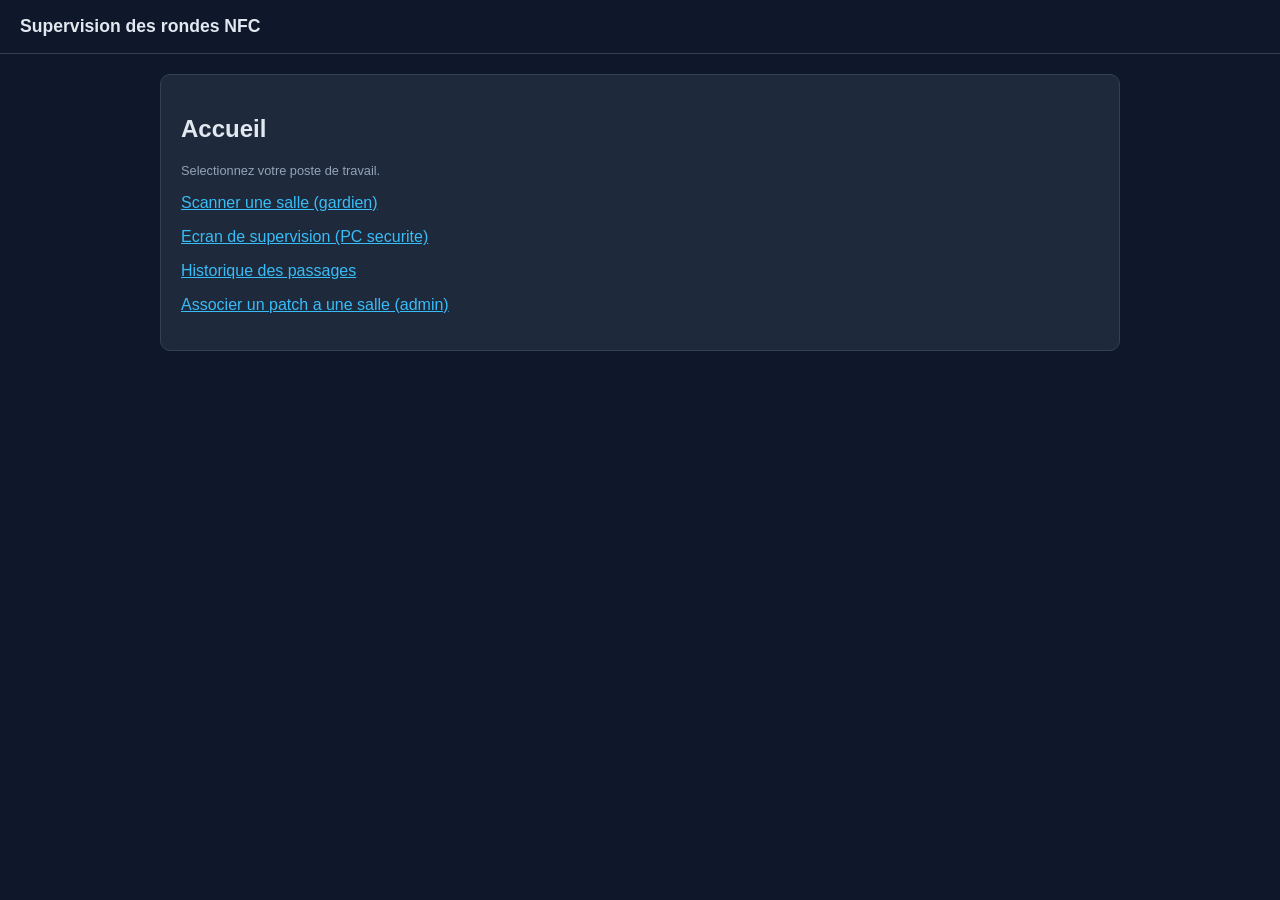
==== src/main/resources/static/index.html @ 27db5946 "salut intiti" ====
<!DOCTYPE html>
<html lang="fr">
<head>
    <meta charset="UTF-8">
    <meta name="viewport" content="width=device-width, initial-scale=1">
    <title>Supervision des rondes NFC</title>
    <link rel="stylesheet" href="style.css">
</head>
<body>
<header><h1>Supervision des rondes NFC</h1></header>
<main>
    <div class="card">
        <h2>Accueil</h2>
        <p class="pill">Selectionnez votre poste de travail.</p>
        <p><a href="scan.html">Scanner une salle (gardien)</a></p>
        <p><a href="dashboard.html">Ecran de supervision (PC securite)</a></p>
        <p><a href="history.html">Historique des passages</a></p>
        <p><a href="enroll.html">Associer un patch a une salle (admin)</a></p>
    </div>
</main>
</body>
</html>
---- src/main/resources/static/style.css ----
:root {
    --bg: #0f172a;
    --panel: #1e293b;
    --text: #e2e8f0;
    --muted: #94a3b8;
    --accent: #38bdf8;
    --vert: #22c55e;
    --orange: #f59e0b;
    --rouge: #ef4444;
    --border: #334155;
}

* { box-sizing: border-box; }

body {
    margin: 0;
    font-family: "Segoe UI", Arial, sans-serif;
    background: var(--bg);
    color: var(--text);
    min-height: 100vh;
}

header {
    padding: 16px 20px;
    border-bottom: 1px solid var(--border);
    display: flex;
    justify-content: space-between;
    align-items: center;
}

header h1 { font-size: 1.1rem; margin: 0; }

main {
    padding: 20px;
    max-width: 1000px;
    margin: 0 auto;
}

.card {
    background: var(--panel);
    border: 1px solid var(--border);
    border-radius: 10px;
    padding: 20px;
    margin-bottom: 16px;
}

button, input, select {
    font-size: 1rem;
    padding: 10px 14px;
    border-radius: 8px;
    border: 1px solid var(--border);
    background: #0b1220;
    color: var(--text);
}

button {
    background: var(--accent);
    color: #0b1220;
    font-weight: 600;
    cursor: pointer;
    border: none;
}

button.secondary { background: var(--panel); color: var(--text); border: 1px solid var(--border); }
button:disabled { opacity: 0.5; cursor: not-allowed; }

label { display: block; margin: 10px 0 4px; color: var(--muted); font-size: 0.9rem; }

a { color: var(--accent); }

table { width: 100%; border-collapse: collapse; }
th, td { text-align: left; padding: 10px; border-bottom: 1px solid var(--border); }
th { color: var(--muted); font-weight: 500; font-size: 0.85rem; text-transform: uppercase; }

.badge { display: inline-block; padding: 4px 10px; border-radius: 999px; font-weight: 700; font-size: 0.8rem; color: #0b1220; }
.badge.VERT { background: var(--vert); }
.badge.ORANGE { background: var(--orange); }
.badge.ROUGE { background: var(--rouge); color: white; }

.row-VERT { box-shadow: inset 4px 0 0 var(--vert); }
.row-ORANGE { box-shadow: inset 4px 0 0 var(--orange); }
.row-ROUGE { box-shadow: inset 4px 0 0 var(--rouge); }

.status-line { margin-top: 10px; min-height: 1.4em; }
.status-line.ok { color: var(--vert); }
.status-line.err { color: var(--rouge); }

.big-btn {
    width: 100%;
    padding: 24px;
    font-size: 1.3rem;
    margin-top: 20px;
}

.pill { font-size: 0.8rem; color: var(--muted); }
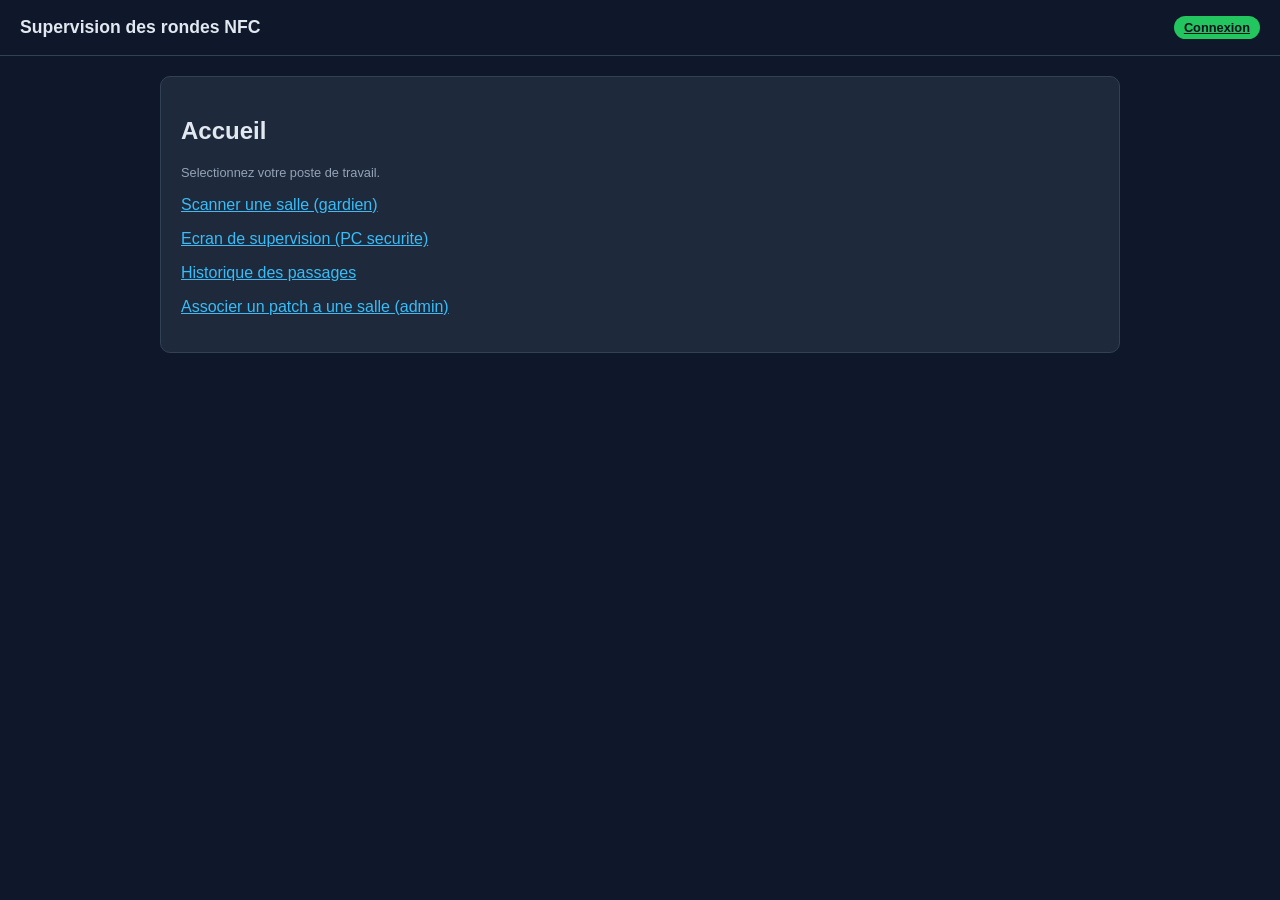
==== commit f2a56247: "Ajout du bouton de deconnexion" ====
--- a/src/main/resources/static/index.html
+++ b/src/main/resources/static/index.html
@@ -7,7 +7,7 @@
     <link rel="stylesheet" href="style.css">
 </head>
 <body>
-<header><h1>Supervision des rondes NFC</h1></header>
+<header id="header"></header>
 <main>
     <div class="card">
         <h2>Accueil</h2>
@@ -18,5 +18,16 @@
         <p><a href="enroll.html">Associer un patch a une salle (admin)</a></p>
     </div>
 </main>
+<script src="app-common.js"></script>
+<script>
+    // Sur l'index, on n'oblige pas la connexion (requireAuth),
+    // mais on affiche l'entête si l'utilisateur est déjà là.
+    const session = getSession();
+    if (session.token) {
+        renderHeader("header", "Supervision des rondes NFC");
+    } else {
+        document.getElementById("header").innerHTML = "<h1>Supervision des rondes NFC</h1><div><a href='login.html' class='badge VERT'>Connexion</a></div>";
+    }
+</script>
 </body>
 </html>
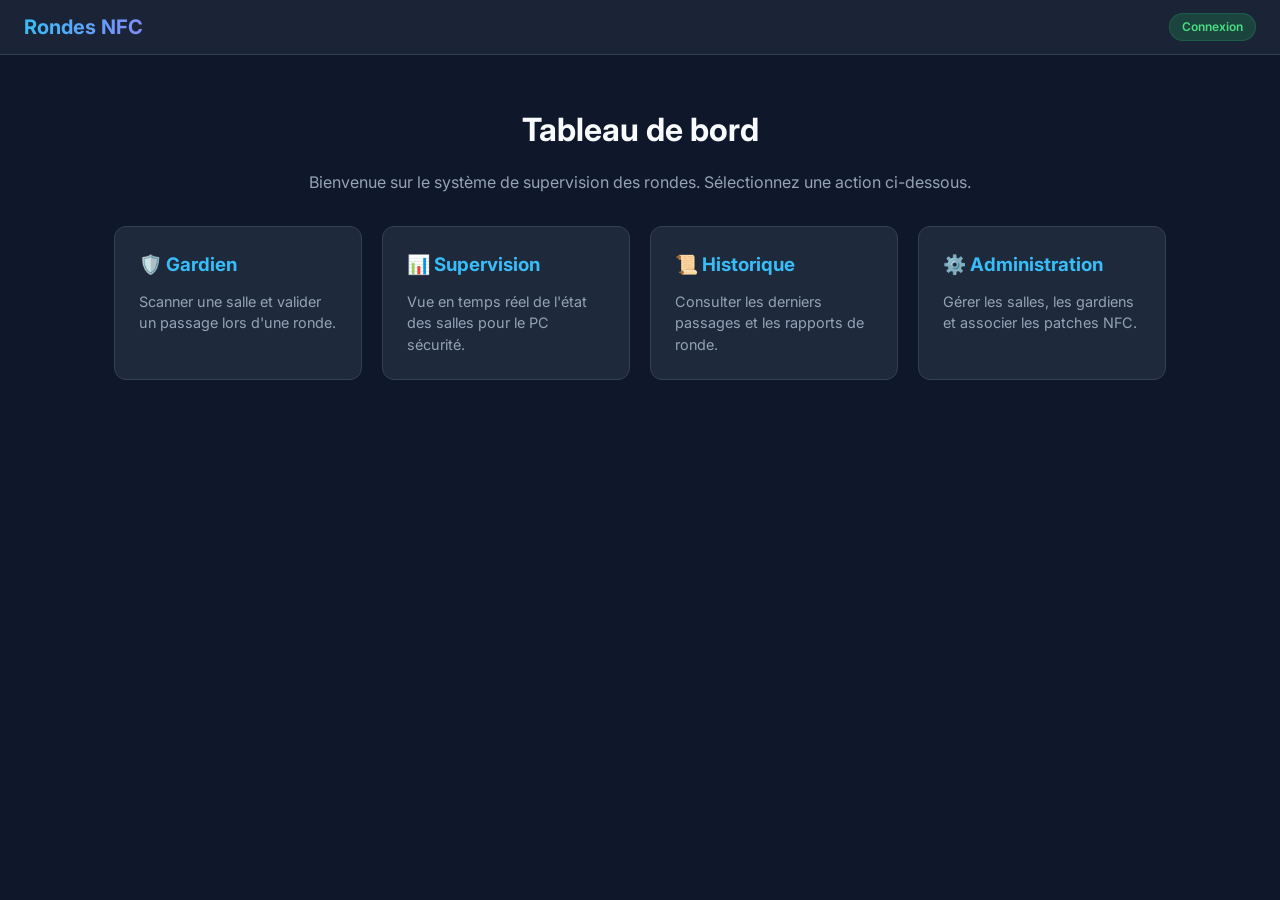
==== commit fbbeeabb: "Interface utilisateur plus beau" ====
--- a/src/main/resources/static/index.html
+++ b/src/main/resources/static/index.html
@@ -5,28 +5,42 @@
     <meta name="viewport" content="width=device-width, initial-scale=1">
     <title>Supervision des rondes NFC</title>
     <link rel="stylesheet" href="style.css">
+    <link href="https://fonts.googleapis.com/css2?family=Inter:wght@400;600;700&display=swap" rel="stylesheet">
 </head>
 <body>
 <header id="header"></header>
 <main>
-    <div class="card">
-        <h2>Accueil</h2>
-        <p class="pill">Selectionnez votre poste de travail.</p>
-        <p><a href="scan.html">Scanner une salle (gardien)</a></p>
-        <p><a href="dashboard.html">Ecran de supervision (PC securite)</a></p>
-        <p><a href="history.html">Historique des passages</a></p>
-        <p><a href="enroll.html">Associer un patch a une salle (admin)</a></p>
+    <div style="margin-bottom: 32px; text-align: center;">
+        <h2 style="font-size: 2rem; margin-bottom: 8px;">Tableau de bord</h2>
+        <p class="pill" style="font-size: 1rem;">Bienvenue sur le système de supervision des rondes. Sélectionnez une action ci-dessous.</p>
+    </div>
+
+    <div class="grid-actions">
+        <a href="scan.html" class="action-card">
+            <h3>🛡️ Gardien</h3>
+            <p>Scanner une salle et valider un passage lors d'une ronde.</p>
+        </a>
+        <a href="dashboard.html" class="action-card">
+            <h3>📊 Supervision</h3>
+            <p>Vue en temps réel de l'état des salles pour le PC sécurité.</p>
+        </a>
+        <a href="history.html" class="action-card">
+            <h3>📜 Historique</h3>
+            <p>Consulter les derniers passages et les rapports de ronde.</p>
+        </a>
+        <a href="enroll.html" class="action-card">
+            <h3>⚙️ Administration</h3>
+            <p>Gérer les salles, les gardiens et associer les patches NFC.</p>
+        </a>
     </div>
 </main>
 <script src="app-common.js"></script>
 <script>
-    // Sur l'index, on n'oblige pas la connexion (requireAuth),
-    // mais on affiche l'entête si l'utilisateur est déjà là.
     const session = getSession();
     if (session.token) {
-        renderHeader("header", "Supervision des rondes NFC");
+        renderHeader("header", "Rondes NFC");
     } else {
-        document.getElementById("header").innerHTML = "<h1>Supervision des rondes NFC</h1><div><a href='login.html' class='badge VERT'>Connexion</a></div>";
+        document.getElementById("header").innerHTML = "<h1>Rondes NFC</h1><div class='header-actions'><a href='login.html' class='badge VERT' style='text-decoration:none'>Connexion</a></div>";
     }
 </script>
 </body>
--- a/src/main/resources/static/style.css
+++ b/src/main/resources/static/style.css
@@ -1,56 +1,114 @@
 :root {
     --bg: #0f172a;
     --panel: #1e293b;
-    --text: #e2e8f0;
+    --panel-hover: #263449;
+    --text: #f8fafc;
     --muted: #94a3b8;
     --accent: #38bdf8;
+    --accent-glow: rgba(56, 189, 248, 0.2);
     --vert: #22c55e;
     --orange: #f59e0b;
     --rouge: #ef4444;
     --border: #334155;
+    --radius: 12px;
+    --shadow: 0 4px 6px -1px rgba(0, 0, 0, 0.1), 0 2px 4px -1px rgba(0, 0, 0, 0.06);
 }
 
-* { box-sizing: border-box; }
+* { box-sizing: border-box; transition: all 0.2s ease-in-out; }
 
 body {
     margin: 0;
-    font-family: "Segoe UI", Arial, sans-serif;
+    font-family: 'Inter', -apple-system, BlinkMacSystemFont, "Segoe UI", Roboto, sans-serif;
     background: var(--bg);
     color: var(--text);
     min-height: 100vh;
+    line-height: 1.5;
 }
 
 header {
-    padding: 16px 20px;
+    background: rgba(30, 41, 59, 0.8);
+    backdrop-filter: blur(8px);
+    padding: 12px 24px;
     border-bottom: 1px solid var(--border);
     display: flex;
     justify-content: space-between;
     align-items: center;
+    position: sticky;
+    top: 0;
+    z-index: 100;
 }
 
-header h1 { font-size: 1.1rem; margin: 0; }
+header h1 {
+    font-size: 1.25rem;
+    margin: 0;
+    font-weight: 700;
+    background: linear-gradient(to right, var(--accent), #818cf8);
+    -webkit-background-clip: text;
+    -webkit-text-fill-color: transparent;
+}
 
 main {
-    padding: 20px;
-    max-width: 1000px;
+    padding: 24px;
+    max-width: 1100px;
     margin: 0 auto;
 }
 
 .card {
     background: var(--panel);
     border: 1px solid var(--border);
-    border-radius: 10px;
-    padding: 20px;
-    margin-bottom: 16px;
+    border-radius: var(--radius);
+    padding: 24px;
+    margin-bottom: 20px;
+    shadow: var(--shadow);
 }
 
+/* Grille pour l'accueil */
+.grid-actions {
+    display: grid;
+    grid-template-columns: repeat(auto-fit, minmax(240px, 1fr));
+    gap: 20px;
+    margin-top: 24px;
+}
+
+.action-card {
+    background: var(--panel);
+    border: 1px solid var(--border);
+    border-radius: var(--radius);
+    padding: 24px;
+    text-decoration: none;
+    color: var(--text);
+    display: flex;
+    flex-direction: column;
+    gap: 12px;
+    height: 100%;
+}
+
+.action-card:hover {
+    background: var(--panel-hover);
+    border-color: var(--accent);
+    transform: translateY(-4px);
+    box-shadow: 0 10px 15px -3px rgba(0, 0, 0, 0.2);
+}
+
+.action-card h3 { margin: 0; color: var(--accent); }
+.action-card p { margin: 0; font-size: 0.9rem; color: var(--muted); }
+
+/* Formulaires */
 button, input, select {
-    font-size: 1rem;
-    padding: 10px 14px;
+    font-family: inherit;
+    font-size: 0.95rem;
+    padding: 12px 16px;
     border-radius: 8px;
     border: 1px solid var(--border);
     background: #0b1220;
     color: var(--text);
+    width: 100%;
+}
+
+input:focus {
+    outline: none;
+    border-color: var(--accent);
+    box-shadow: 0 0 0 2px var(--accent-glow);
 }
 
 button {
@@ -59,37 +117,72 @@
     font-weight: 600;
     cursor: pointer;
     border: none;
+    width: auto;
 }
 
-button.secondary { background: var(--panel); color: var(--text); border: 1px solid var(--border); }
-button:disabled { opacity: 0.5; cursor: not-allowed; }
+button:hover { opacity: 0.9; transform: scale(1.02); }
+button.secondary { background: transparent; color: var(--text); border: 1px solid var(--border); }
+button.secondary:hover { background: var(--border); }
 
-label { display: block; margin: 10px 0 4px; color: var(--muted); font-size: 0.9rem; }
-
-a { color: var(--accent); }
-
-table { width: 100%; border-collapse: collapse; }
-th, td { text-align: left; padding: 10px; border-bottom: 1px solid var(--border); }
-th { color: var(--muted); font-weight: 500; font-size: 0.85rem; text-transform: uppercase; }
-
-.badge { display: inline-block; padding: 4px 10px; border-radius: 999px; font-weight: 700; font-size: 0.8rem; color: #0b1220; }
-.badge.VERT { background: var(--vert); }
-.badge.ORANGE { background: var(--orange); }
-.badge.ROUGE { background: var(--rouge); color: white; }
-
-.row-VERT { box-shadow: inset 4px 0 0 var(--vert); }
-.row-ORANGE { box-shadow: inset 4px 0 0 var(--orange); }
-.row-ROUGE { box-shadow: inset 4px 0 0 var(--rouge); }
-
-.status-line { margin-top: 10px; min-height: 1.4em; }
-.status-line.ok { color: var(--vert); }
-.status-line.err { color: var(--rouge); }
-
-.big-btn {
+button.big-btn {
     width: 100%;
-    padding: 24px;
-    font-size: 1.3rem;
-    margin-top: 20px;
+    padding: 18px;
+    font-size: 1.1rem;
+    margin-top: 10px;
 }
 
-.pill { font-size: 0.8rem; color: var(--muted); }
+/* Tableaux Responsives */
+.table-container {
+    overflow-x: auto;
+    border-radius: var(--radius);
+    border: 1px solid var(--border);
+}
+
+table { width: 100%; border-collapse: collapse; background: var(--panel); }
+th, td { text-align: left; padding: 14px 16px; border-bottom: 1px solid var(--border); }
+th {
+    background: #161e2e;
+    color: var(--muted);
+    font-weight: 600;
+    font-size: 0.75rem;
+    text-transform: uppercase;
+    letter-spacing: 0.05em;
+}
+
+/* Badges */
+.badge {
+    display: inline-flex;
+    align-items: center;
+    padding: 4px 12px;
+    border-radius: 999px;
+    font-weight: 600;
+    font-size: 0.75rem;
+}
+.badge.VERT { background: rgba(34, 197, 94, 0.2); color: #4ade80; border: 1px solid rgba(34, 197, 94, 0.2); }
+.badge.ORANGE { background: rgba(245, 158, 11, 0.2); color: #fbbf24; border: 1px solid rgba(245, 158, 11, 0.2); }
+.badge.ROUGE { background: rgba(239, 68, 68, 0.2); color: #f87171; border: 1px solid rgba(239, 68, 68, 0.2); }
+
+.pill { font-size: 0.85rem; color: var(--muted); }
+
+.status-line {
+    margin-top: 15px;
+    padding: 12px;
+    border-radius: 8px;
+    font-size: 0.9rem;
+    display: none;
+}
+.status-line:not(:empty) { display: block; }
+.status-line.ok { background: rgba(34, 197, 94, 0.1); color: #4ade80; border: 1px solid rgba(34, 197, 94, 0.2); }
+.status-line.err { background: rgba(239, 68, 68, 0.1); color: #f87171; border: 1px solid rgba(239, 68, 68, 0.2); }
+
+/* Row alerts */
+.row-VERT { border-left: 4px solid var(--vert); }
+.row-ORANGE { border-left: 4px solid var(--orange); }
+.row-ROUGE { border-left: 4px solid var(--rouge); }
+
+@media (max-width: 640px) {
+    main { padding: 16px; }
+    header { padding: 12px 16px; flex-direction: column; gap: 10px; text-align: center; }
+    .header-actions { width: 100%; display: flex; justify-content: center; gap: 8px; }
+    th:nth-child(2), td:nth-child(2) { display: none; } /* On cache le bâtiment sur mobile pour gagner de la place */
+}
